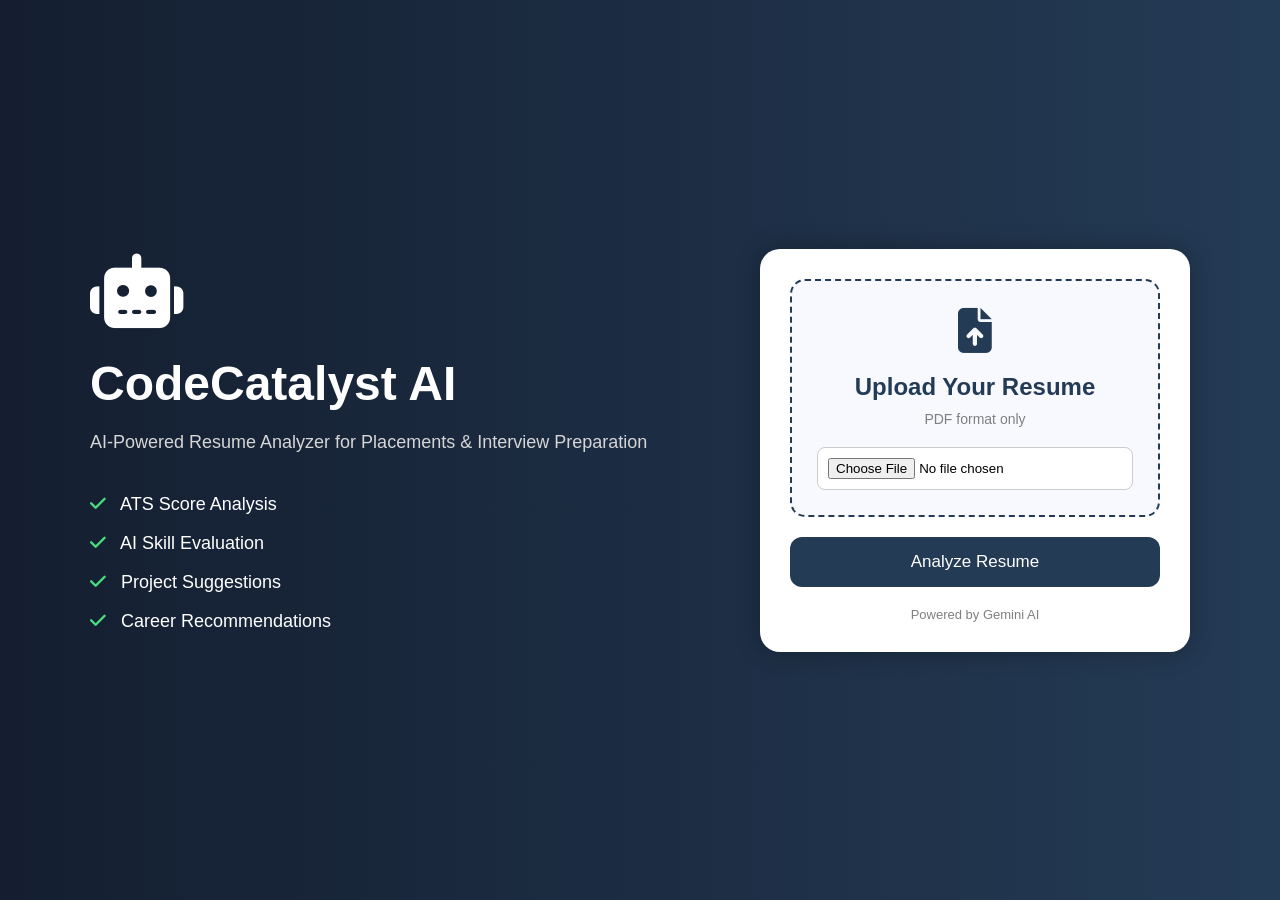
==== templates/resume_analyzer.html @ f192e4cd "EnggBuddy v1" ====
<!DOCTYPE html>
<html lang="en">

<head>

    <meta charset="UTF-8">

    <meta name="viewport"
          content="width=device-width, initial-scale=1.0">

    <title>CodeCatalyst AI - Resume Analyzer</title>

    <link rel="stylesheet"
          href="https://cdnjs.cloudflare.com/ajax/libs/font-awesome/6.5.1/css/all.min.css">

    <style>

        *{
            margin:0;
            padding:0;
            box-sizing:border-box;
            font-family:Arial, sans-serif;
        }

        

        body{

            background:linear-gradient(to right,#141e30,#243b55);

            min-height:100vh;

            display:flex;

            justify-content:center;

            align-items:center;

            padding:30px;

        }

        #loader{

    display:none;

    position:fixed;

    top:0;
    left:0;

    width:100%;
    height:100%;

    background:rgba(15,23,42,0.95);

    z-index:9999;

    justify-content:center;

    align-items:center;

}

.loader-box{

    text-align:center;

    color:white;

}

.spinner{

    width:70px;

    height:70px;

    border:6px solid rgba(255,255,255,0.2);

    border-top:6px solid #38bdf8;

    border-radius:50%;

    animation:spin 1s linear infinite;

    margin:auto;

    margin-bottom:20px;

}

@keyframes spin{

    from{
        transform:rotate(0deg);
    }

    to{
        transform:rotate(360deg);
    }

}

        .main-container{

            width:100%;

            max-width:1100px;

            display:flex;

            gap:50px;

            align-items:center;

            justify-content:center;

        }

        /* LEFT SECTION */

        .left-section{

            flex:1;

            color:white;

        }

        .logo{

            font-size:75px;

            margin-bottom:20px;

        }

        h1{

            font-size:48px;

            margin-bottom:15px;

        }

        .subtitle{

            color:#d6d6d6;

            line-height:1.8;

            margin-bottom:35px;

            font-size:18px;

        }

        .features p{

            margin:18px 0;

            font-size:18px;

        }

        .features i{

            color:#4ade80;

            margin-right:10px;

        }

        /* RIGHT SECTION */

        .right-section{

            width:430px;

            background:white;

            padding:30px;

            border-radius:20px;

            box-shadow:0px 0px 25px rgba(0,0,0,0.3);

        }

        .upload-box{

            border:2px dashed #243b55;

            padding:25px;

            border-radius:15px;

            margin-bottom:20px;

            background:#f8f9ff;

            text-align:center;

            transition:0.3s;

        }

        .upload-box:hover{

            background:#eef3ff;

        }

        .upload-icon{

            font-size:45px;

            color:#243b55;

            margin-bottom:15px;

        }

        .upload-text{

            font-size:24px;

            font-weight:bold;

            color:#243b55;

            margin-bottom:10px;

        }

        .upload-subtext{

            color:gray;

            margin-bottom:20px;

            font-size:14px;

        }

        input[type="file"]{

            width:100%;

            padding:10px;

            border:1px solid #ccc;

            border-radius:8px;

            background:white;

        }

        .btn{

            width:100%;

            padding:15px;

            border:none;

            background:#243b55;

            color:white;

            font-size:17px;

            border-radius:12px;

            cursor:pointer;

            transition:0.3s;

        }

        .btn:hover{

            background:#141e30;

        }

        .footer{

            margin-top:20px;

            text-align:center;

            color:gray;

            font-size:13px;

        }

        /* RESPONSIVE */

        @media(max-width:900px){

            .main-container{

                flex-direction:column;

                text-align:center;

            }

            .left-section{

                margin-bottom:20px;

            }

            .right-section{

                width:100%;

                max-width:430px;

            }

        }

    </style>

</head>

<div id="loader">

    <div class="loader-box">

        <div class="spinner"></div>

        <h2>Analyzing Resume...</h2>

        <p id="loadingText">
            📄 Reading Resume
        </p>

    </div>

</div>

<body>

    <div class="main-container">

        <!-- LEFT SECTION -->

        <div class="left-section">

            <div class="logo">
                <i class="fa-solid fa-robot"></i>
            </div>

            <h1>CodeCatalyst AI</h1>

            <p class="subtitle">
                AI-Powered Resume Analyzer for
                Placements & Interview Preparation
            </p>

            <div class="features">

                <p>
                    <i class="fa-solid fa-check"></i>
                    ATS Score Analysis
                </p>

                <p>
                    <i class="fa-solid fa-check"></i>
                    AI Skill Evaluation
                </p>

                <p>
                    <i class="fa-solid fa-check"></i>
                    Project Suggestions
                </p>

                <p>
                    <i class="fa-solid fa-check"></i>
                    Career Recommendations
                </p>

            </div>

        </div>

        <!-- RIGHT SECTION -->

        <div class="right-section">

            <form id="resumeForm"
      action="/analyze_resume"
      method="POST"
      enctype="multipart/form-data">

                <div class="upload-box">

                    <div class="upload-icon">
                        <i class="fa-solid fa-file-arrow-up"></i>
                    </div>

                    <div class="upload-text">
                        Upload Your Resume
                    </div>

                    <div class="upload-subtext">
                        PDF format only
                    </div>

                    <input
                        type="file"
                        name="resume"
                        accept=".pdf"
                        required
                    >

                </div>

                <button
                    class="btn"
                    type="submit"
                >
                    Analyze Resume
                </button>

            </form>

            <div class="footer">
                Powered by Gemini AI
            </div>

        </div>

    </div>
<script>

document
.getElementById("resumeForm")
.addEventListener("submit", function(){

    document.getElementById("loader").style.display = "flex";

    const messages = [
        "🔍 Extracting Skills...",
        "📊 Calculating ATS Score...",
        "🤖 Generating AI Insights...",
        "🚀 Preparing Report..."

    ];

    let i = 0;

    setInterval(() => {

        if(i < messages.length){

            document.getElementById(
                "loadingText"
            ).innerText = messages[i];

            i++;

        }

    }, 1500);

});

</script>

</body>

</html>
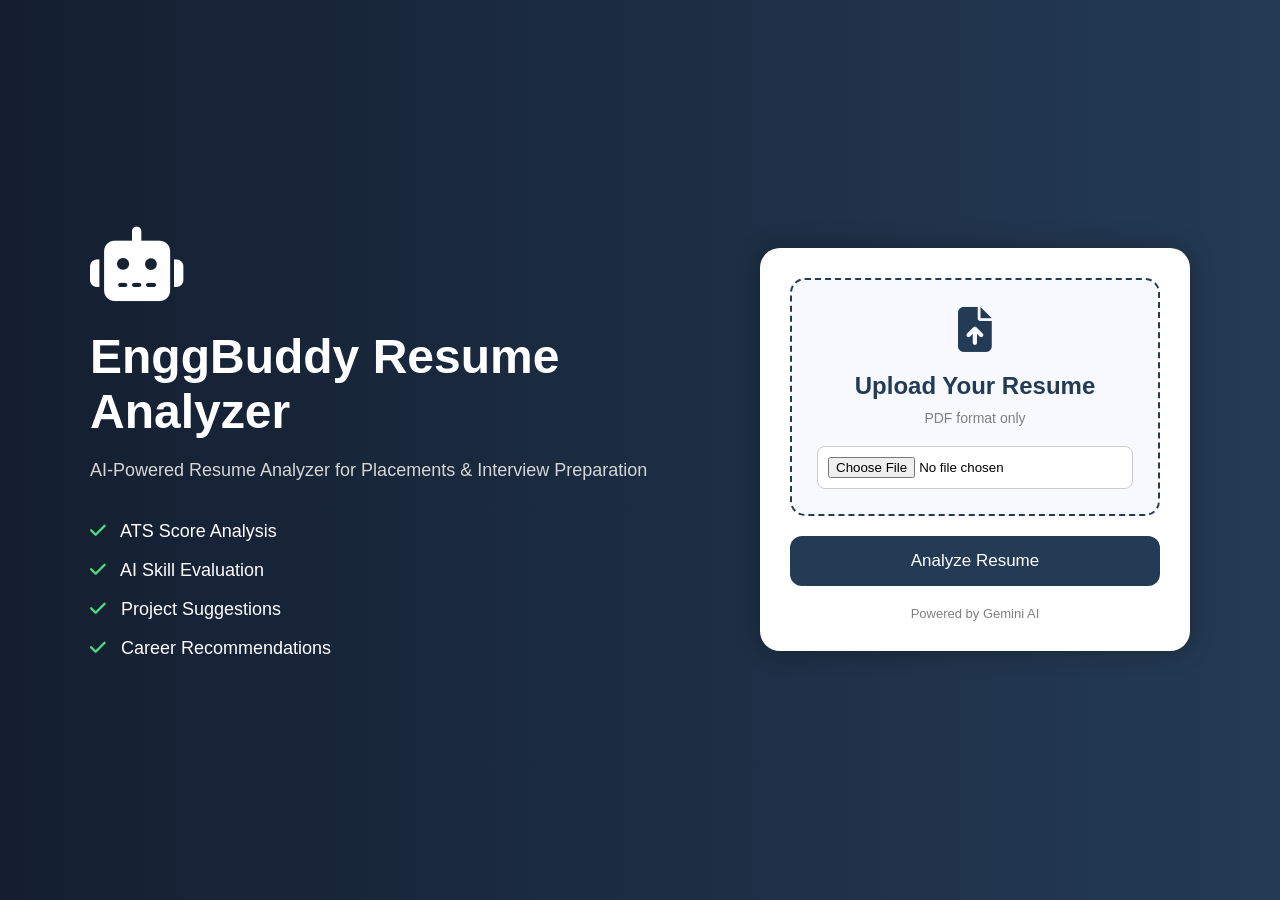
==== commit beb67dd3: "Rename CodeCatalyst to EnggBuddy" ====
--- a/templates/resume_analyzer.html
+++ b/templates/resume_analyzer.html
@@ -8,7 +8,7 @@
     <meta name="viewport"
           content="width=device-width, initial-scale=1.0">
 
-    <title>CodeCatalyst AI - Resume Analyzer</title>
+    <title>EnggBuddy AI - Resume Analyzer</title>
 
     <link rel="stylesheet"
           href="https://cdnjs.cloudflare.com/ajax/libs/font-awesome/6.5.1/css/all.min.css">
@@ -358,7 +358,7 @@
                 <i class="fa-solid fa-robot"></i>
             </div>
 
-            <h1>CodeCatalyst AI</h1>
+            <h1>EnggBuddy Resume Analyzer</h1>
 
             <p class="subtitle">
                 AI-Powered Resume Analyzer for
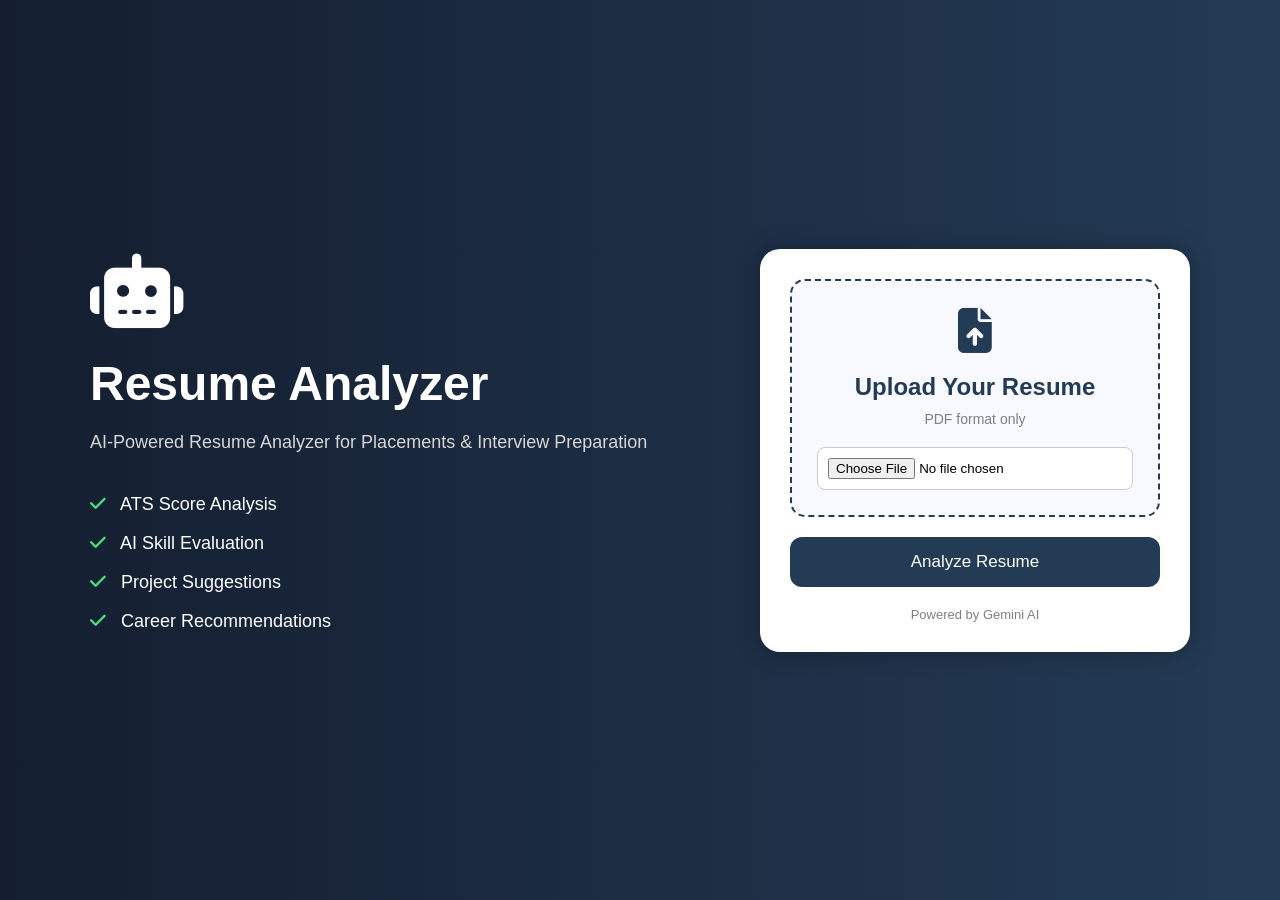
==== commit d57e8516: "Fix Gemini model and error handling" ====
--- a/templates/resume_analyzer.html
+++ b/templates/resume_analyzer.html
@@ -358,7 +358,7 @@
                 <i class="fa-solid fa-robot"></i>
             </div>
 
-            <h1>EnggBuddy Resume Analyzer</h1>
+            <h1>Resume Analyzer</h1>
 
             <p class="subtitle">
                 AI-Powered Resume Analyzer for
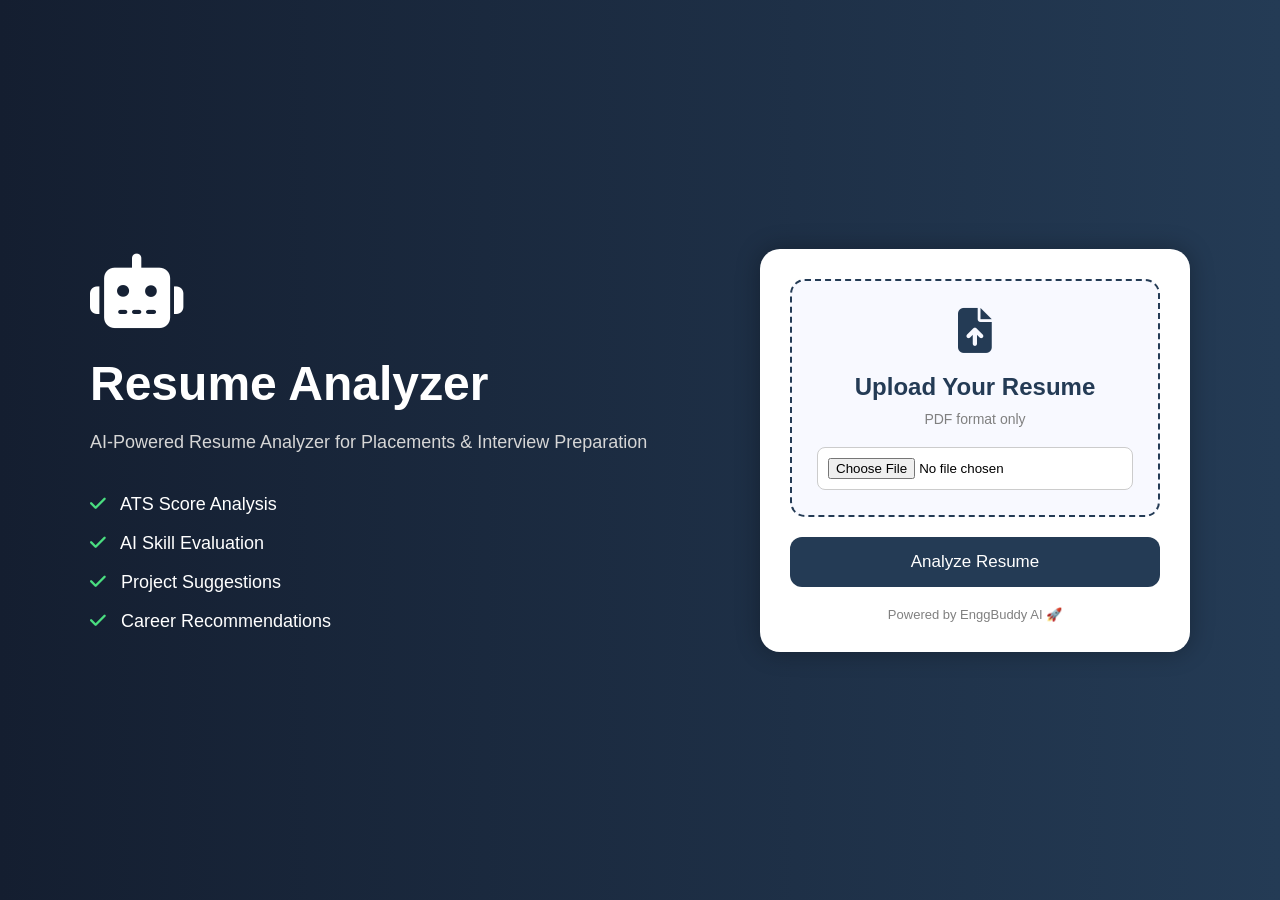
==== commit f26918ab: "Update resume_analyzer.html" ====
--- a/templates/resume_analyzer.html
+++ b/templates/resume_analyzer.html
@@ -433,8 +433,8 @@
             </form>
 
             <div class="footer">
-                Powered by Gemini AI
-            </div>
+    Powered by EnggBuddy AI 🚀
+</div>
 
         </div>
 
@@ -477,4 +477,4 @@
 
 </body>
 
-</html>+</html>
